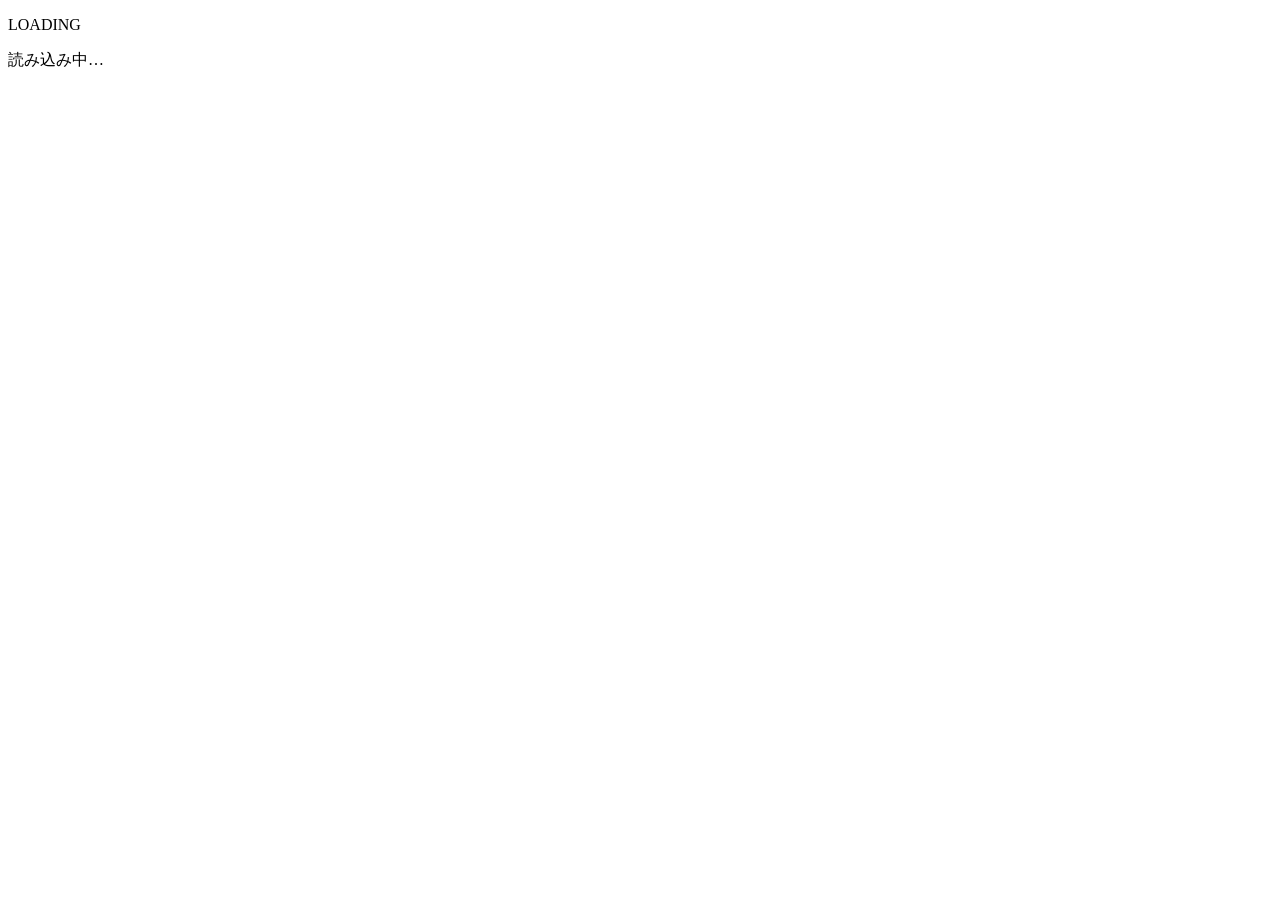
==== atsubetsu.html @ c39edcd1 "Add files via upload" ====
<!DOCTYPE html>
<html lang="ja">
<head>
  <meta charset="utf-8">
  <meta name="viewport" content="width=device-width, initial-scale=1">
  <title>白石・厚別ラストワンマイル ── 札幌交通 TODO</title>
  <meta name="description" content="白石・厚別の交通検証。駅近の交通空白とバリアフリー、ハブ型デマンド・小型EVによる補完を評価する。">
  <link rel="preconnect" href="https://fonts.googleapis.com">
  <link rel="preconnect" href="https://fonts.gstatic.com" crossorigin>
  <link href="https://fonts.googleapis.com/css2?family=Shippori+Mincho:wght@500;600;700&family=Noto+Sans+JP:wght@400;500;700&family=Space+Mono:wght@400;700&display=swap" rel="stylesheet">
  <link rel="stylesheet" href="../assets/css/style.css">
</head>
<body data-issue="atsubetsu" data-base="../">
  <header id="site-header" class="site-header"></header>
  <main id="app">
    <div class="wrap app-state"><p class="eyebrow">LOADING</p><p class="app-state__msg">読み込み中…</p></div>
  </main>
  <footer id="site-footer" class="site-footer"></footer>
  <noscript>
    <div class="wrap" style="padding:3rem 0">このサイトの表示には JavaScript が必要です。コンテンツは data/issues.json にまとめられています。</div>
  </noscript>
  <script src="../assets/js/main.js"></script>
</body>
</html>
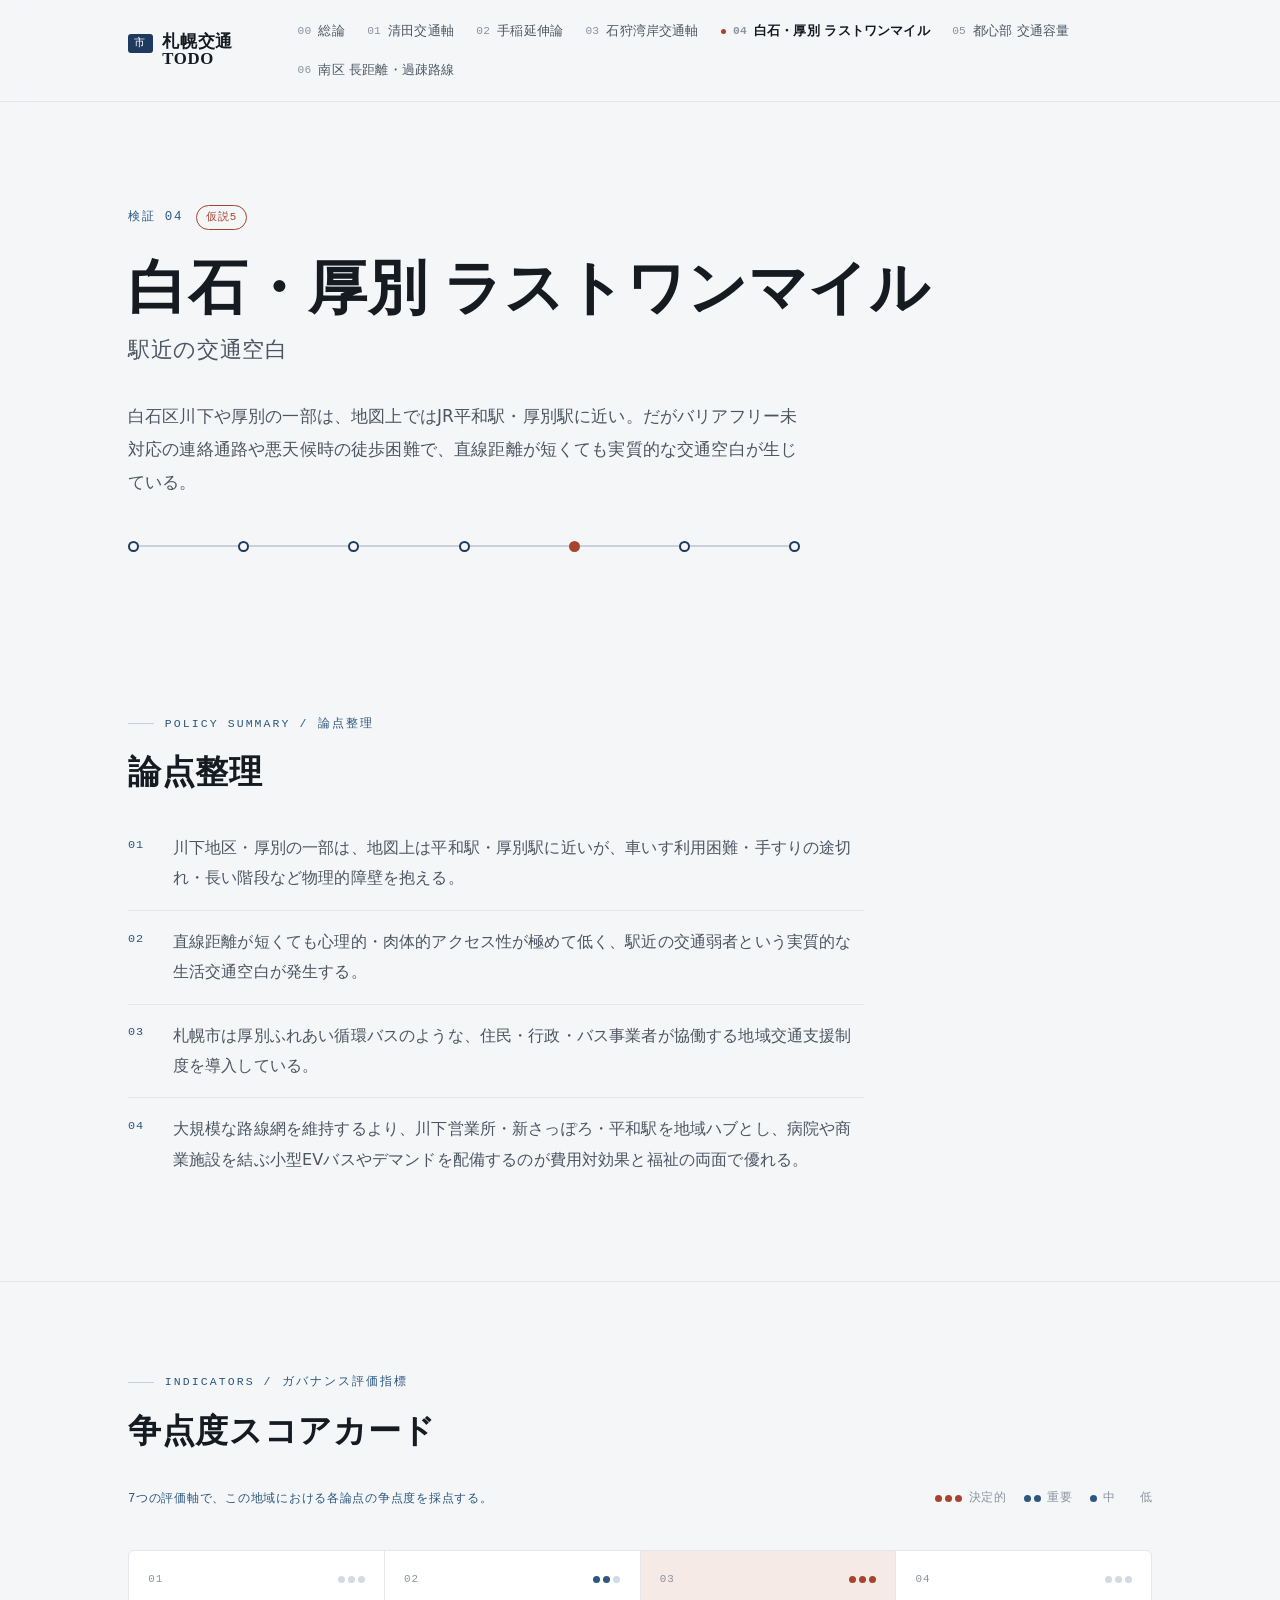
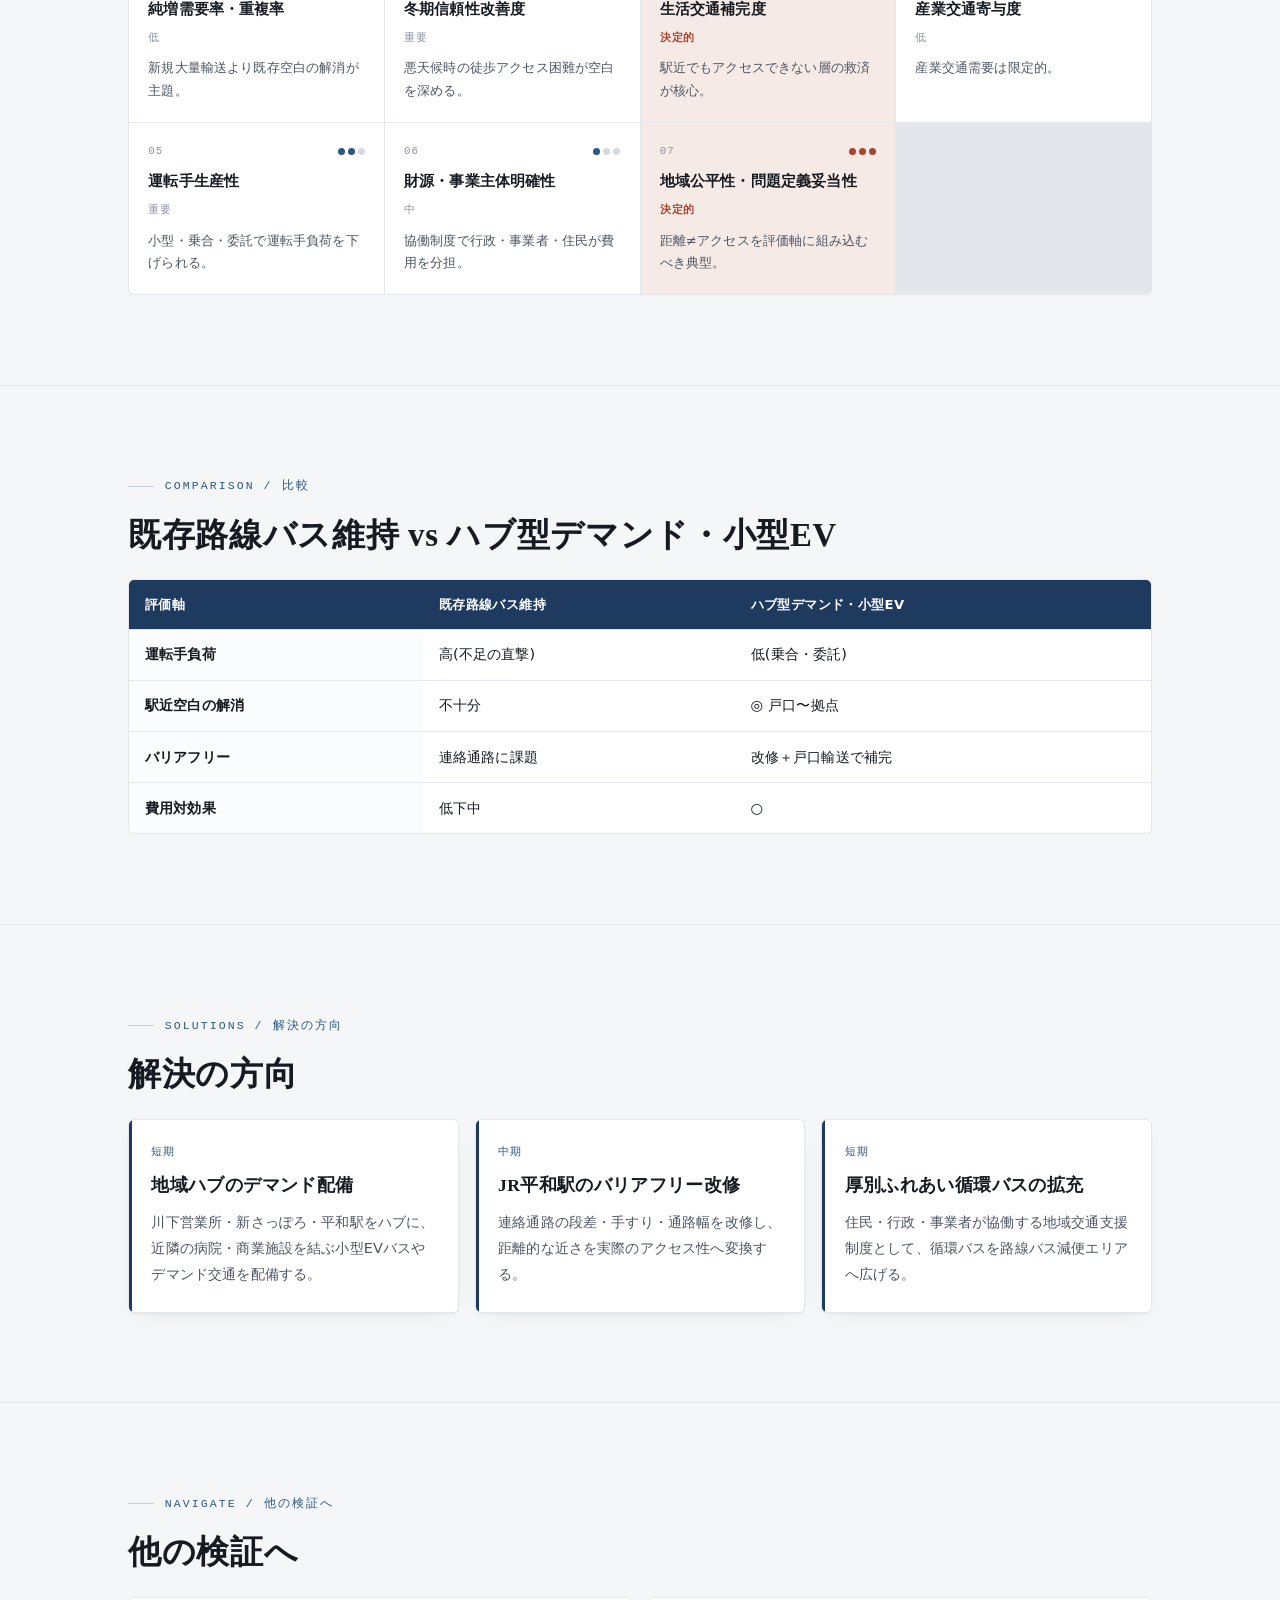
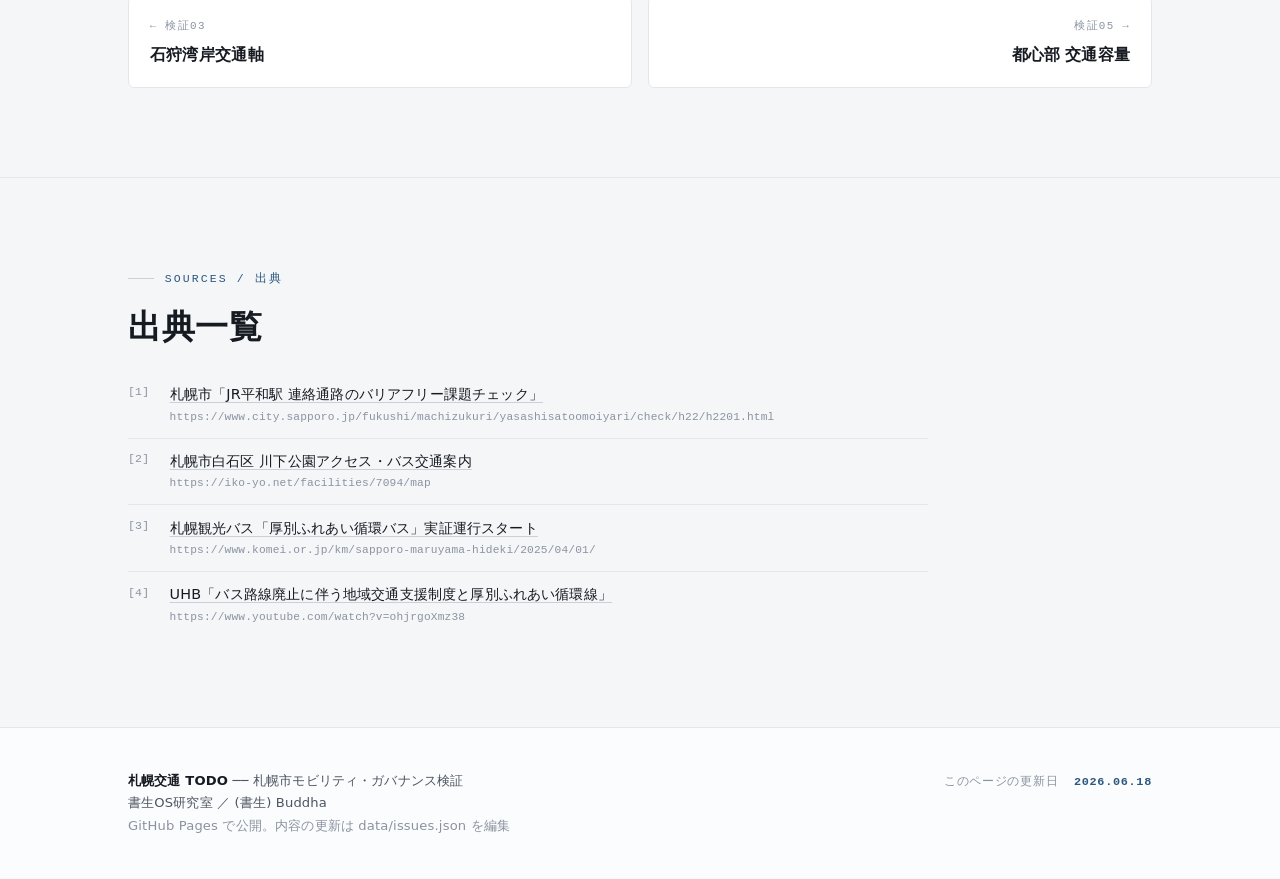
==== commit ef907466: "Add files via upload" ====
--- a/atsubetsu.html
+++ b/atsubetsu.html
@@ -8,17 +8,15 @@
   <link rel="preconnect" href="https://fonts.googleapis.com">
   <link rel="preconnect" href="https://fonts.gstatic.com" crossorigin>
   <link href="https://fonts.googleapis.com/css2?family=Shippori+Mincho:wght@500;600;700&family=Noto+Sans+JP:wght@400;500;700&family=Space+Mono:wght@400;700&display=swap" rel="stylesheet">
-  <link rel="stylesheet" href="../assets/css/style.css">
+  <link rel="stylesheet" href="style.css">
 </head>
-<body data-issue="atsubetsu" data-base="../">
+<body data-issue="atsubetsu" data-base="./">
   <header id="site-header" class="site-header"></header>
   <main id="app">
     <div class="wrap app-state"><p class="eyebrow">LOADING</p><p class="app-state__msg">読み込み中…</p></div>
   </main>
   <footer id="site-footer" class="site-footer"></footer>
-  <noscript>
-    <div class="wrap" style="padding:3rem 0">このサイトの表示には JavaScript が必要です。コンテンツは data/issues.json にまとめられています。</div>
-  </noscript>
-  <script src="../assets/js/main.js"></script>
+  <noscript><div class="wrap" style="padding:3rem 0">このサイトの表示には JavaScript が必要です。コンテンツは issues.json にまとめられています。</div></noscript>
+  <script src="main.js"></script>
 </body>
 </html>
--- a/style.css
+++ b/style.css
@@ -0,0 +1,306 @@
+/* =============================================================
+   札幌交通 TODO ── 共通スタイル
+   方針: 学術的 / ミニマル。余白広め・図表重視・装飾は最小限。
+   主題への接地: 雪国の交通網。
+     構造色  = スチールネイビー(冷たいインフラ)
+     争点色  = クレイ(熱を持つ問題＝決定的論点を一点で示す)
+     表題    = 明朝(書生的な学術の格)  本文 = ゴシック(データの可読性)
+   ============================================================= */
+
+:root {
+  /* paper & ink ── cool off-white, avoid warm cream */
+  --paper:        #f4f6f8;
+  --surface:      #ffffff;
+  --surface-2:    #fbfcfd;
+  --ink:          #161a21;
+  --ink-2:        #4d5562;
+  --ink-3:        #8b93a1;
+  --hair:         #e3e7ec;
+  --hair-strong:  #c9d0d9;
+
+  /* structural accent ── steel navy */
+  --steel:        #1e3a5f;
+  --steel-2:      #2c5780;
+  --steel-tint:   #eaf0f6;
+
+  /* the single warm accent ── decisive / critical */
+  --signal:       #a8442e;
+  --signal-2:     #c25b42;
+  --signal-tint:  #f6eae6;
+
+  /* severity dot colors (争点度メーター) */
+  --dot-on:       var(--signal);
+  --dot-mid:      var(--steel-2);
+  --dot-off:      #d4dae1;
+
+  --maxw:         1120px;
+
+  --r:            6px;
+  --shadow:       0 1px 2px rgba(22,26,33,.04), 0 8px 24px -16px rgba(22,26,33,.18);
+
+  --f-display: "Shippori Mincho", "Hiragino Mincho ProN", "Yu Mincho", serif;
+  --f-body: "Noto Sans JP", "Hiragino Kaku Gothic ProN", "Yu Gothic", system-ui, sans-serif;
+  --f-mono: "Space Mono", ui-monospace, "SFMono-Regular", Menlo, monospace;
+
+  --step: clamp(3.25rem, 7vw, 6rem); /* vertical rhythm between sections */
+}
+
+/* ---------- reset ---------- */
+*, *::before, *::after { box-sizing: border-box; }
+html { -webkit-text-size-adjust: 100%; scroll-behavior: smooth; }
+body {
+  margin: 0;
+  background: var(--paper);
+  color: var(--ink);
+  font-family: var(--f-body);
+  font-size: 16px;
+  line-height: 1.85;
+  font-feature-settings: "palt" 1;
+  letter-spacing: .01em;
+  text-rendering: optimizeLegibility;
+  -webkit-font-smoothing: antialiased;
+}
+img { max-width: 100%; display: block; }
+a { color: var(--steel); text-decoration: none; }
+a:hover { color: var(--signal); }
+:focus-visible { outline: 2px solid var(--steel); outline-offset: 3px; border-radius: 2px; }
+
+/* ---------- layout primitives ---------- */
+.wrap { width: 100%; max-width: var(--maxw); margin-inline: auto; padding-inline: clamp(1.2rem, 4vw, 3rem); }
+.section { padding-block: var(--step); border-top: 1px solid var(--hair); }
+.section:first-of-type { border-top: 0; }
+.prose { max-width: 46rem; }
+
+/* eyebrow / mono labels */
+.eyebrow {
+  font-family: var(--f-mono);
+  font-size: .72rem;
+  letter-spacing: .18em;
+  text-transform: uppercase;
+  color: var(--steel-2);
+  margin: 0 0 1rem;
+  display: flex; align-items: center; gap: .7rem;
+}
+.eyebrow::before {
+  content: ""; width: 1.6rem; height: 1px; background: var(--hair-strong); display: inline-block;
+}
+.section-title {
+  font-family: var(--f-display);
+  font-weight: 600;
+  font-size: clamp(1.5rem, 3.2vw, 2.05rem);
+  line-height: 1.35;
+  letter-spacing: .02em;
+  margin: 0 0 1.4rem;
+}
+
+/* =============================================================
+   header
+   ============================================================= */
+.site-header {
+  position: sticky; top: 0; z-index: 50;
+  background: rgba(244,246,248,.86);
+  backdrop-filter: saturate(160%) blur(10px);
+  border-bottom: 1px solid var(--hair);
+}
+.site-header__inner {
+  display: flex; align-items: center; justify-content: space-between;
+  gap: 1rem; padding-block: .85rem;
+}
+.brand { display: flex; align-items: baseline; gap: .6rem; line-height: 1; }
+.brand__mark {
+  font-family: var(--f-mono); font-size: .68rem; letter-spacing: .16em;
+  color: var(--surface); background: var(--steel);
+  padding: .35em .55em; border-radius: 3px; transform: translateY(-1px);
+}
+.brand__name { font-family: var(--f-display); font-weight: 600; font-size: 1.05rem; letter-spacing: .04em; color: var(--ink); }
+.nav { display: flex; flex-wrap: wrap; align-items: center; gap: .2rem; }
+.nav a {
+  font-size: .82rem; color: var(--ink-2); padding: .35rem .6rem; border-radius: 4px;
+  display: inline-flex; align-items: center; gap: .45rem;
+}
+.nav a:hover { background: var(--steel-tint); color: var(--steel); }
+.nav a[aria-current="page"] { color: var(--ink); font-weight: 700; }
+.nav a[aria-current="page"]::before { content: ""; width: 5px; height: 5px; border-radius: 50%; background: var(--signal); }
+.nav a .num { font-family: var(--f-mono); font-size: .7rem; color: var(--ink-3); }
+
+/* =============================================================
+   hero
+   ============================================================= */
+.hero { padding-block: clamp(3rem, 8vw, 6.5rem) clamp(2.5rem, 6vw, 4.5rem); }
+.hero__id {
+  font-family: var(--f-mono); font-size: .78rem; letter-spacing: .14em;
+  color: var(--steel-2); display: flex; align-items: center; gap: .8rem; margin-bottom: 1.4rem;
+}
+.hero__id .frame {
+  color: var(--signal); border: 1px solid var(--signal); border-radius: 100px;
+  padding: .15em .8em; font-size: .68rem; letter-spacing: .1em;
+}
+.hero__title {
+  font-family: var(--f-display); font-weight: 700;
+  font-size: clamp(2.1rem, 6vw, 3.7rem); line-height: 1.22; letter-spacing: .015em;
+  margin: 0 0 .4rem;
+}
+.hero__sub { font-family: var(--f-display); font-weight: 500; color: var(--ink-2); font-size: clamp(1.05rem, 2.4vw, 1.35rem); margin: 0 0 1.8rem; letter-spacing: .03em; }
+.hero__lead { max-width: 42rem; font-size: 1.06rem; color: var(--ink-2); line-height: 1.95; }
+
+/* node/line motif ── a quiet transit-diagram signature */
+.hero__line { display: flex; align-items: center; gap: 0; margin-top: 2.6rem; max-width: 42rem; }
+.hero__line .node { width: 11px; height: 11px; border-radius: 50%; border: 2px solid var(--steel); background: var(--paper); flex: 0 0 auto; }
+.hero__line .node.is-active { background: var(--signal); border-color: var(--signal); }
+.hero__line .seg { height: 2px; background: var(--hair-strong); flex: 1 1 auto; }
+
+/* =============================================================
+   policy summary
+   ============================================================= */
+.summary-list { list-style: none; margin: 0; padding: 0; max-width: 46rem; counter-reset: s; }
+.summary-list li {
+  position: relative; padding: 1rem 0 1rem 2.8rem; border-top: 1px solid var(--hair);
+  color: var(--ink-2); line-height: 1.9;
+}
+.summary-list li:first-child { border-top: 0; }
+.summary-list li::before {
+  counter-increment: s; content: counter(s, decimal-leading-zero);
+  position: absolute; left: 0; top: 1.05rem;
+  font-family: var(--f-mono); font-size: .74rem; color: var(--steel-2); letter-spacing: .08em;
+}
+
+/* =============================================================
+   indicator grid ── the signature scorecard
+   ============================================================= */
+.scorecard__head { display: flex; flex-wrap: wrap; align-items: baseline; justify-content: space-between; gap: 1rem; margin-bottom: 1.6rem; }
+.legend { display: flex; flex-wrap: wrap; gap: 1.1rem; font-size: .76rem; color: var(--ink-3); font-family: var(--f-mono); letter-spacing: .04em; }
+.legend span { display: inline-flex; align-items: center; gap: .4rem; }
+.legend .dots { display: inline-flex; gap: 3px; }
+
+.dots { display: inline-flex; gap: 3px; }
+.dots i { width: 7px; height: 7px; border-radius: 50%; background: var(--dot-off); display: inline-block; }
+.dots i.on { background: var(--dot-on); }
+.dots i.mid { background: var(--dot-mid); }
+
+.indicator-grid {
+  display: grid; grid-template-columns: repeat(auto-fill, minmax(210px, 1fr));
+  gap: 1px; background: var(--hair); border: 1px solid var(--hair); border-radius: var(--r); overflow: hidden;
+}
+.indicator {
+  background: var(--surface); padding: 1.15rem 1.2rem 1.25rem; display: flex; flex-direction: column; gap: .55rem;
+}
+.indicator.is-critical { background: var(--signal-tint); }
+.indicator__top { display: flex; align-items: center; justify-content: space-between; gap: .6rem; }
+.indicator__no { font-family: var(--f-mono); font-size: .68rem; color: var(--ink-3); letter-spacing: .1em; }
+.indicator__label { font-weight: 700; font-size: .92rem; line-height: 1.5; color: var(--ink); }
+.indicator__level { font-family: var(--f-mono); font-size: .66rem; letter-spacing: .08em; color: var(--ink-3); }
+.indicator.is-critical .indicator__level { color: var(--signal); font-weight: 700; }
+.indicator__note { font-size: .82rem; color: var(--ink-2); line-height: 1.7; margin: 0; }
+
+/* =============================================================
+   comparison table
+   ============================================================= */
+.table-caption { font-family: var(--f-mono); font-size: .76rem; letter-spacing: .06em; color: var(--steel-2); margin-bottom: .9rem; }
+.table-scroll { overflow-x: auto; -webkit-overflow-scrolling: touch; border: 1px solid var(--hair); border-radius: var(--r); }
+table.compare { width: 100%; border-collapse: collapse; font-size: .9rem; min-width: 520px; background: var(--surface); }
+table.compare th, table.compare td { text-align: left; padding: .85rem 1rem; border-bottom: 1px solid var(--hair); vertical-align: top; line-height: 1.6; }
+table.compare thead th { background: var(--steel); color: #fff; font-weight: 600; letter-spacing: .03em; font-size: .82rem; position: sticky; top: 0; }
+table.compare thead th:first-child { border-top-left-radius: 0; }
+table.compare tbody th { font-weight: 700; color: var(--ink); background: var(--surface-2); white-space: nowrap; }
+table.compare tbody tr:last-child th, table.compare tbody tr:last-child td { border-bottom: 0; }
+table.compare tbody tr:hover td, table.compare tbody tr:hover th { background: var(--steel-tint); }
+
+/* =============================================================
+   solution cards
+   ============================================================= */
+.solution-grid { display: grid; grid-template-columns: repeat(auto-fit, minmax(250px, 1fr)); gap: 1rem; }
+.solution-card {
+  background: var(--surface); border: 1px solid var(--hair); border-radius: var(--r);
+  padding: 1.4rem 1.4rem 1.5rem; box-shadow: var(--shadow); display: flex; flex-direction: column; gap: .7rem;
+  position: relative; overflow: hidden;
+}
+.solution-card::before { content: ""; position: absolute; left: 0; top: 0; bottom: 0; width: 3px; background: var(--steel); }
+.solution-card__phase { font-family: var(--f-mono); font-size: .68rem; letter-spacing: .1em; color: var(--steel-2); text-transform: uppercase; }
+.solution-card__title { font-family: var(--f-display); font-weight: 600; font-size: 1.1rem; line-height: 1.45; letter-spacing: .02em; margin: 0; }
+.solution-card__body { font-size: .9rem; color: var(--ink-2); line-height: 1.8; margin: 0; }
+
+/* =============================================================
+   source list
+   ============================================================= */
+.source-list { list-style: none; counter-reset: src; margin: 0; padding: 0; max-width: 50rem; }
+.source-list li { counter-increment: src; position: relative; padding: .7rem 0 .7rem 2.6rem; border-top: 1px solid var(--hair); font-size: .9rem; line-height: 1.6; }
+.source-list li:first-child { border-top: 0; }
+.source-list li::before {
+  content: "[" counter(src) "]"; position: absolute; left: 0; top: .72rem;
+  font-family: var(--f-mono); font-size: .72rem; color: var(--ink-3);
+}
+.source-list a { color: var(--ink); text-decoration: underline; text-decoration-color: var(--hair-strong); text-underline-offset: 3px; }
+.source-list a:hover { color: var(--signal); text-decoration-color: var(--signal); }
+.source-list .src-url { display: block; font-family: var(--f-mono); font-size: .7rem; color: var(--ink-3); margin-top: .15rem; word-break: break-all; }
+
+/* =============================================================
+   case index (overview only)
+   ============================================================= */
+.case-list { list-style: none; margin: 0; padding: 0; display: grid; gap: 1px; background: var(--hair); border: 1px solid var(--hair); border-radius: var(--r); overflow: hidden; }
+.case-list a {
+  display: grid; grid-template-columns: auto 1fr auto; align-items: center; gap: 1.1rem;
+  background: var(--surface); padding: 1.25rem clamp(1rem, 3vw, 1.6rem); color: var(--ink);
+  transition: background .15s ease;
+}
+.case-list a:hover { background: var(--steel-tint); }
+.case-node { display: flex; align-items: center; gap: .8rem; }
+.case-node .no { font-family: var(--f-mono); font-size: .8rem; color: var(--steel-2); letter-spacing: .08em; }
+.case-node .dot { width: 10px; height: 10px; border-radius: 50%; border: 2px solid var(--steel); background: var(--paper); }
+.case-list a:hover .dot { background: var(--signal); border-color: var(--signal); }
+.case-body__title { font-family: var(--f-display); font-weight: 600; font-size: 1.12rem; letter-spacing: .02em; }
+.case-body__sub { font-size: .82rem; color: var(--ink-3); margin-top: .15rem; }
+.case-arrow { font-family: var(--f-mono); color: var(--ink-3); font-size: 1rem; }
+.case-list a:hover .case-arrow { color: var(--signal); transform: translateX(3px); }
+.case-arrow { transition: transform .15s ease, color .15s ease; }
+
+/* =============================================================
+   pager (sub-pages)
+   ============================================================= */
+.pager { display: flex; flex-wrap: wrap; gap: 1rem; justify-content: space-between; }
+.pager a { display: flex; flex-direction: column; gap: .25rem; padding: 1.1rem 1.3rem; border: 1px solid var(--hair); border-radius: var(--r); background: var(--surface); min-width: 200px; flex: 1 1 220px; }
+.pager a:hover { border-color: var(--steel-2); background: var(--steel-tint); }
+.pager .dir { font-family: var(--f-mono); font-size: .68rem; letter-spacing: .12em; color: var(--ink-3); text-transform: uppercase; }
+.pager .t { font-family: var(--f-display); font-weight: 600; color: var(--ink); letter-spacing: .02em; }
+.pager .next { text-align: right; align-items: flex-end; }
+
+/* =============================================================
+   footer
+   ============================================================= */
+.site-footer { border-top: 1px solid var(--hair); background: var(--surface-2); }
+.site-footer__inner { padding-block: 2.6rem; display: flex; flex-wrap: wrap; gap: 1.5rem 2.5rem; align-items: baseline; justify-content: space-between; }
+.site-footer .meta { font-size: .82rem; color: var(--ink-2); line-height: 1.7; }
+.site-footer .meta b { color: var(--ink); font-weight: 700; }
+.updated { font-family: var(--f-mono); font-size: .74rem; letter-spacing: .06em; color: var(--ink-3); }
+.updated b { color: var(--steel-2); }
+
+/* =============================================================
+   error / loading
+   ============================================================= */
+.app-state { padding: clamp(3rem, 12vw, 7rem) 0; }
+.app-state .eyebrow { color: var(--signal); }
+.app-state__msg { max-width: 38rem; color: var(--ink-2); }
+.app-state code { font-family: var(--f-mono); font-size: .85em; background: var(--steel-tint); padding: .15em .5em; border-radius: 3px; color: var(--steel); }
+
+/* =============================================================
+   motion
+   ============================================================= */
+.reveal { opacity: 0; transform: translateY(14px); transition: opacity .6s ease, transform .6s ease; }
+.reveal.in { opacity: 1; transform: none; }
+@media (prefers-reduced-motion: reduce) {
+  * { scroll-behavior: auto !important; }
+  .reveal { opacity: 1; transform: none; transition: none; }
+  .case-arrow, .pager a, .case-list a { transition: none; }
+}
+
+/* =============================================================
+   responsive
+   ============================================================= */
+@media (max-width: 640px) {
+  body { font-size: 15px; }
+  .site-header__inner { flex-direction: column; align-items: flex-start; gap: .7rem; }
+  .nav { gap: .1rem; }
+  .nav a { padding: .3rem .45rem; font-size: .78rem; }
+  .case-list a { grid-template-columns: auto 1fr; }
+  .case-arrow { display: none; }
+  .hero__line { margin-top: 2rem; }
+}
